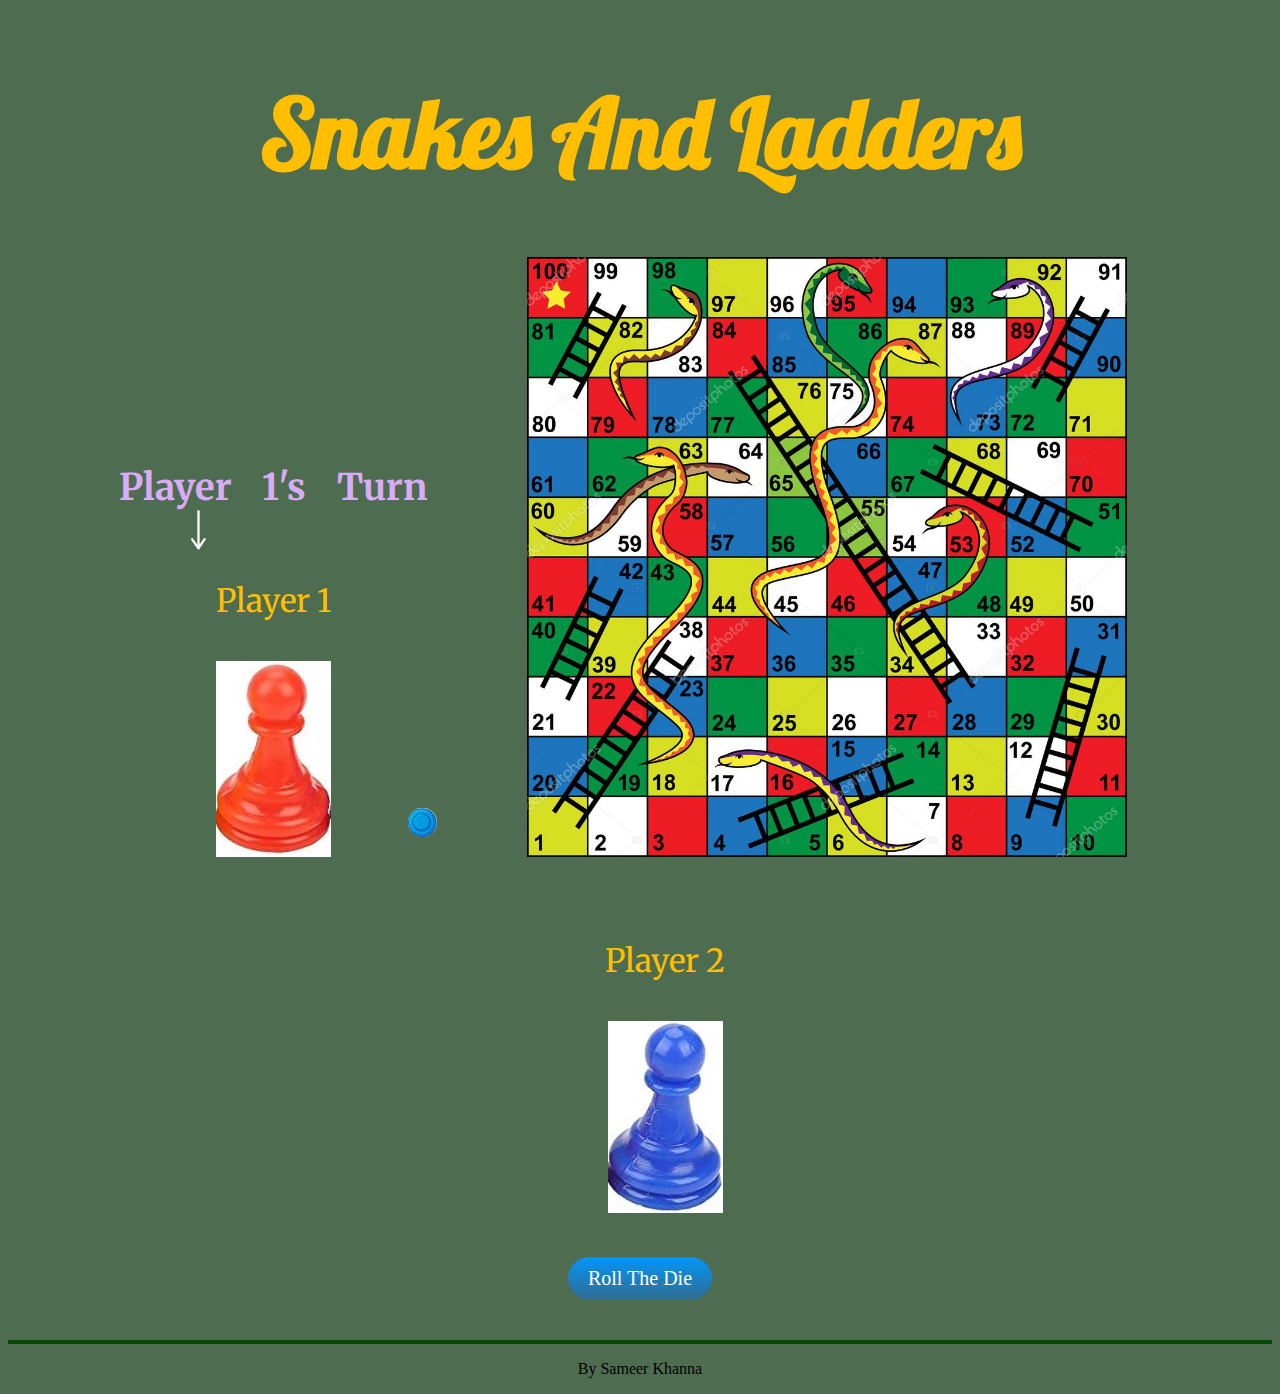
==== index.html @ c71c33e7 "Add initial game website files" ====
<!DOCTYPE html>
<html lang="en">

<head>
    <meta charset="UTF-8">
    <title>Snakes & Ladders</title>
    <link rel="stylesheet" href="style.css">
    <link rel="icon" href="Images/favicon.jpg">
    <link rel="preconnect" href="https://fonts.googleapis.com">
    <link rel="preconnect" href="https://fonts.gstatic.com" crossorigin>
    <link href="https://fonts.googleapis.com/css2?family=Lobster&family=Merriweather&family=Sacramento&display=swap" rel="stylesheet">
</head>

<body>
    <h1>Snakes And Ladders</h1><br>
    <h1 class="win"></h1>
    <div class="player1">
        <h2 class="turn0">Player 1's Turn</h2>
        <img class="arrow1 turn0" src="Images/downarrow.webp" alt="downarrow-img">
        <p class="player" id="p1">Player 1</p><br>
        <img id="counter1" src="Images/rc.jpg" alt="red-counter">
    </div>
    <img class="redcounter" src="Images/rc-tv.jpg" alt="red-counter">
    <img class="bluecounter" src="Images/bc-tv.jpg" alt="blue-counter">
    <div class="board">
        <img class="board-img" src="Images/S$L.jpg" alt="board-img">
    </div>
    <div class="player2">
        <h2 class="turn1">Player 2's Turn</h2>
        <img class="arrow2 turn1" src="Images/downarrow.webp" alt="downarrow-img">
        <p class="player" id="p2">Player 2</p><br>
        <img id="counter2" src="Images/bc.jpg" alt="blue-counter">
    </div><br>
    <button class="btn">Roll The Die</button><hr>
    <p class="name">By Sameer Khanna</p>
    <script src="https://ajax.googleapis.com/ajax/libs/jquery/3.6.3/jquery.min.js"></script>
    <script src="index.js"></script>
</body>

</html>
---- style.css ----
body{
    background-color: #4E6C50;
    text-align: center;
    position: relative;
}
img{
    margin: 40px;
    margin-top: 0;
}
h1{
    color: #FFBF00;
    font-size: 6rem;
    display: inline-block;
    font-family: 'Lobster', cursive;
}
h2{
  font-family: 'Merriweather', serif;
  font-size: 2.3rem;
  word-spacing: 1.4rem;
  color: #D9ACF5;
}
.player{
    color: #FFBF00;
    font-size: 2rem;
    display: inline-block;
    font-family: 'Merriweather', serif;
    margin: 40px 85px;
}
div{
    display: inline-block;
}
.player1{
    text-align: center;
    margin-right: 50px;
    width: 320px;
}
.player2{
    text-align: center;
    margin-left: 50px;
    width: 325px;
}
#p1{
    margin-right: 85px;
}
#p2{
    margin-left: 85px;
}
.board-img{
    height: 37.5rem;
    width: 37.5rem;
}
.btn, .btn1{
    background: #0395f7;
    background-image: -webkit-linear-gradient(top, #0395f7, #316c91);
    background-image: -moz-linear-gradient(top, #0395f7, #316c91);
    background-image: -ms-linear-gradient(top, #0395f7, #316c91);
    background-image: -o-linear-gradient(top, #0395f7, #316c91);
    background-image: linear-gradient(to bottom, #0395f7, #316c91);
    -webkit-border-radius: 60;
    -moz-border-radius: 60;
    border-width: 0;
    border-radius: 60px;
    font-family: Georgia;
    color: #ffffff;
    font-size: 20px;
    padding: 10px 20px 10px 20px;
    text-decoration: none;
  }
  
  .btn:hover, .btn1:hover {
    background: #3cb0fd;
    background-image: -webkit-linear-gradient(top, #3cb0fd, #3498db);
    background-image: -moz-linear-gradient(top, #3cb0fd, #3498db);
    background-image: -ms-linear-gradient(top, #3cb0fd, #3498db);
    background-image: -o-linear-gradient(top, #3cb0fd, #3498db);
    background-image: linear-gradient(to bottom, #3cb0fd, #3498db);
    text-decoration: none;
  }
  .redcounter{
    position: absolute;
    top: 800px;
    left: 360px;
    border-radius: 50%;
  }
  .bluecounter{
    position: absolute;
    top: 800px;
    left: 360px;
    border-radius: 50%;
  }
  .dthrow{
    position: absolute;
    top: 400px;
    left: 600px;
  }
  .die-face{
    position: absolute;
    top: 440px;
    left: 630px;
    border-radius: 20%;
    border: solid 4px rgb(142, 3, 142);
  }
  .fw1{
    position: absolute;
    top: 250px;
    left: 100px;
  }
  .fw2{
    position: absolute;
    top: 250px;
    right: 100px;
  }
  .arrow1{
    position: absolute;
    height: 60px;
    width: 60px;
    top: 500px;
    left: 120px;
  }
  .arrow2{
    position: absolute;
    height: 60px;
    width: 60px;
    top: 500px;
    right: 120px;
  }
  #counter1{
    margin: 0 85px 40px;
  }
  #counter2{
    margin: 0 85px 40px;
  }
  .win{
    position: absolute;
    color: #13005A;
    top: 450px;
    left: 450px;
    bottom: 450px;
    right: 450px;
  }
  hr{
    background-color: rgb(4, 74, 4);
    height: 2px;
    margin-top: 40px;
    border-style: solid;
    border-width: 0.5px;
    border-color: rgb(4, 74, 4);
  }
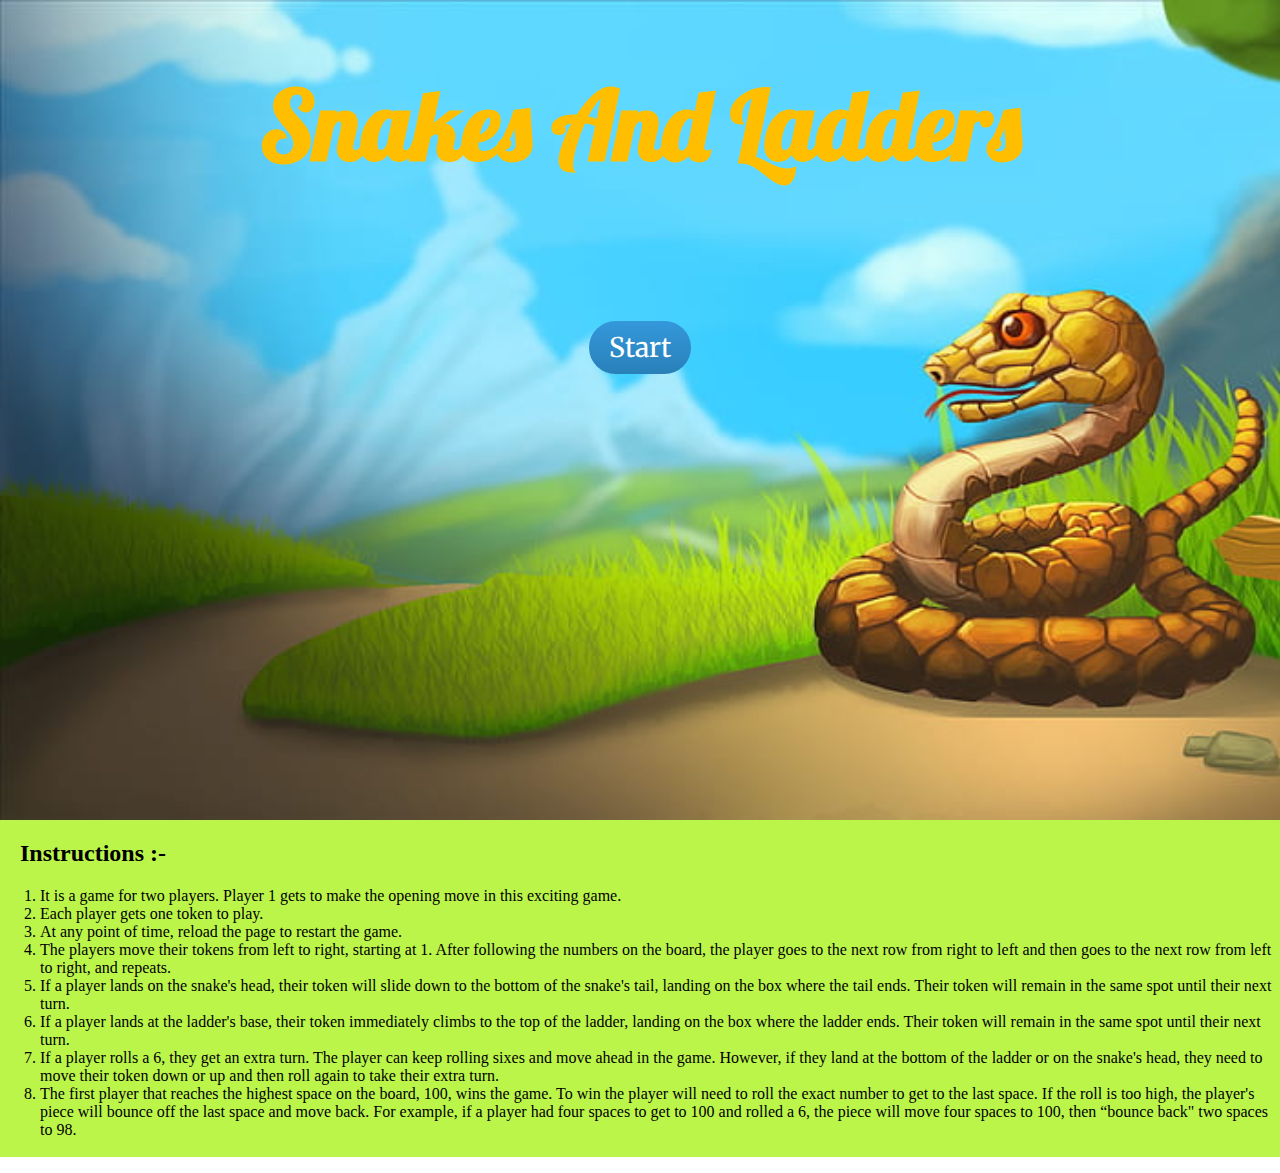
==== commit 3f5bb977: "Rename start.html to index.html" ====
--- a/index.html
+++ b/index.html
@@ -1,40 +1,32 @@
 <!DOCTYPE html>
 <html lang="en">
-
 <head>
     <meta charset="UTF-8">
     <title>Snakes & Ladders</title>
-    <link rel="stylesheet" href="style.css">
+    <link rel="stylesheet" href="start.css">
     <link rel="icon" href="Images/favicon.jpg">
     <link rel="preconnect" href="https://fonts.googleapis.com">
     <link rel="preconnect" href="https://fonts.gstatic.com" crossorigin>
     <link href="https://fonts.googleapis.com/css2?family=Lobster&family=Merriweather&family=Sacramento&display=swap" rel="stylesheet">
+    
 </head>
-
 <body>
-    <h1>Snakes And Ladders</h1><br>
-    <h1 class="win"></h1>
-    <div class="player1">
-        <h2 class="turn0">Player 1's Turn</h2>
-        <img class="arrow1 turn0" src="Images/downarrow.webp" alt="downarrow-img">
-        <p class="player" id="p1">Player 1</p><br>
-        <img id="counter1" src="Images/rc.jpg" alt="red-counter">
+    <div class="upper">
+        <h1>Snakes And Ladders</h1><br><br><br><br><br>
+        <a href="index.html"><button class="btn">Start</button></a>
     </div>
-    <img class="redcounter" src="Images/rc-tv.jpg" alt="red-counter">
-    <img class="bluecounter" src="Images/bc-tv.jpg" alt="blue-counter">
-    <div class="board">
-        <img class="board-img" src="Images/S$L.jpg" alt="board-img">
+    <div class="lower">
+        <h2>Instructions :-</h2>
+        <ol>
+            <li>It is a game for two players. Player 1 gets to make the opening move in this exciting game.</li>
+            <li>Each player gets one token to play.</li>
+            <li>At any point of time, reload the page to restart the game.</li>
+            <li>The players move their tokens from left to right, starting at 1. After following the numbers on the board, the player goes to the next row from right to left and then goes to the next row from left to right, and repeats.</li>
+            <li>If a player lands on the snake's head, their token will slide down to the bottom of the snake's tail, landing on the box where the tail ends. Their token will remain in the same spot until their next turn.</li>
+            <li>If a player lands at the ladder's base, their token immediately climbs to the top of the ladder, landing on the box where the ladder ends. Their token will remain in the same spot until their next turn.</li>
+            <li>If a player rolls a 6, they get an extra turn. The player can keep rolling sixes and move ahead in the game. However, if they land at the bottom of the ladder or on the snake's head, they need to move their token down or up and then roll again to take their extra turn.</li>
+            <li>The first player that reaches the highest space on the board, 100, wins the game. To win the player will need to roll the exact number to get to the last space. If the roll is too high, the player's piece will bounce off the last space and move back. For example, if a player had four spaces to get to 100 and rolled a 6, the piece will move four spaces to 100, then “bounce back" two spaces to 98.</li><br>
+        </ol>
     </div>
-    <div class="player2">
-        <h2 class="turn1">Player 2's Turn</h2>
-        <img class="arrow2 turn1" src="Images/downarrow.webp" alt="downarrow-img">
-        <p class="player" id="p2">Player 2</p><br>
-        <img id="counter2" src="Images/bc.jpg" alt="blue-counter">
-    </div><br>
-    <button class="btn">Roll The Die</button><hr>
-    <p class="name">By Sameer Khanna</p>
-    <script src="https://ajax.googleapis.com/ajax/libs/jquery/3.6.3/jquery.min.js"></script>
-    <script src="index.js"></script>
 </body>
-
-</html>+</html>
--- a/start.css
+++ b/start.css
@@ -0,0 +1,52 @@
+body{
+  margin: 0;
+}
+.upper{
+    text-align: center;
+    background-image: url("Images/background.jpg");
+    background-repeat: no-repeat;
+    background-size: cover;
+    background-blend-mode: lighten;
+    height: 820px;
+}
+.lower{
+  background-color: rgba(168, 242, 20, 0.77);
+}
+h1{
+    color: #FFBF00;
+    font-size: 6rem;
+    display: inline-block;
+    font-family: 'Lobster', cursive;
+}
+h2{
+  margin-top: 0;
+  padding-top: 20px;
+  padding-left: 20px;
+}
+.btn {
+    background: #3498db;
+    background-image: -webkit-linear-gradient(top, #3498db, #2980b9);
+    background-image: -moz-linear-gradient(top, #3498db, #2980b9);
+    background-image: -ms-linear-gradient(top, #3498db, #2980b9);
+    background-image: -o-linear-gradient(top, #3498db, #2980b9);
+    background-image: linear-gradient(to bottom, #3498db, #2980b9);
+    -webkit-border-radius: 28;
+    -moz-border-radius: 28;
+    border-radius: 28px;
+    border-width: 0;
+    font-family: 'Merriweather', serif;
+    color: #ffffff;
+    font-size: 27px;
+    padding: 9px 20px 10px 20px;
+    text-decoration: none;
+  }
+  
+  .btn:hover {
+    background: #3cb0fd;
+    background-image: -webkit-linear-gradient(top, #3cb0fd, #3498db);
+    background-image: -moz-linear-gradient(top, #3cb0fd, #3498db);
+    background-image: -ms-linear-gradient(top, #3cb0fd, #3498db);
+    background-image: -o-linear-gradient(top, #3cb0fd, #3498db);
+    background-image: linear-gradient(to bottom, #3cb0fd, #3498db);
+    text-decoration: none;
+  }